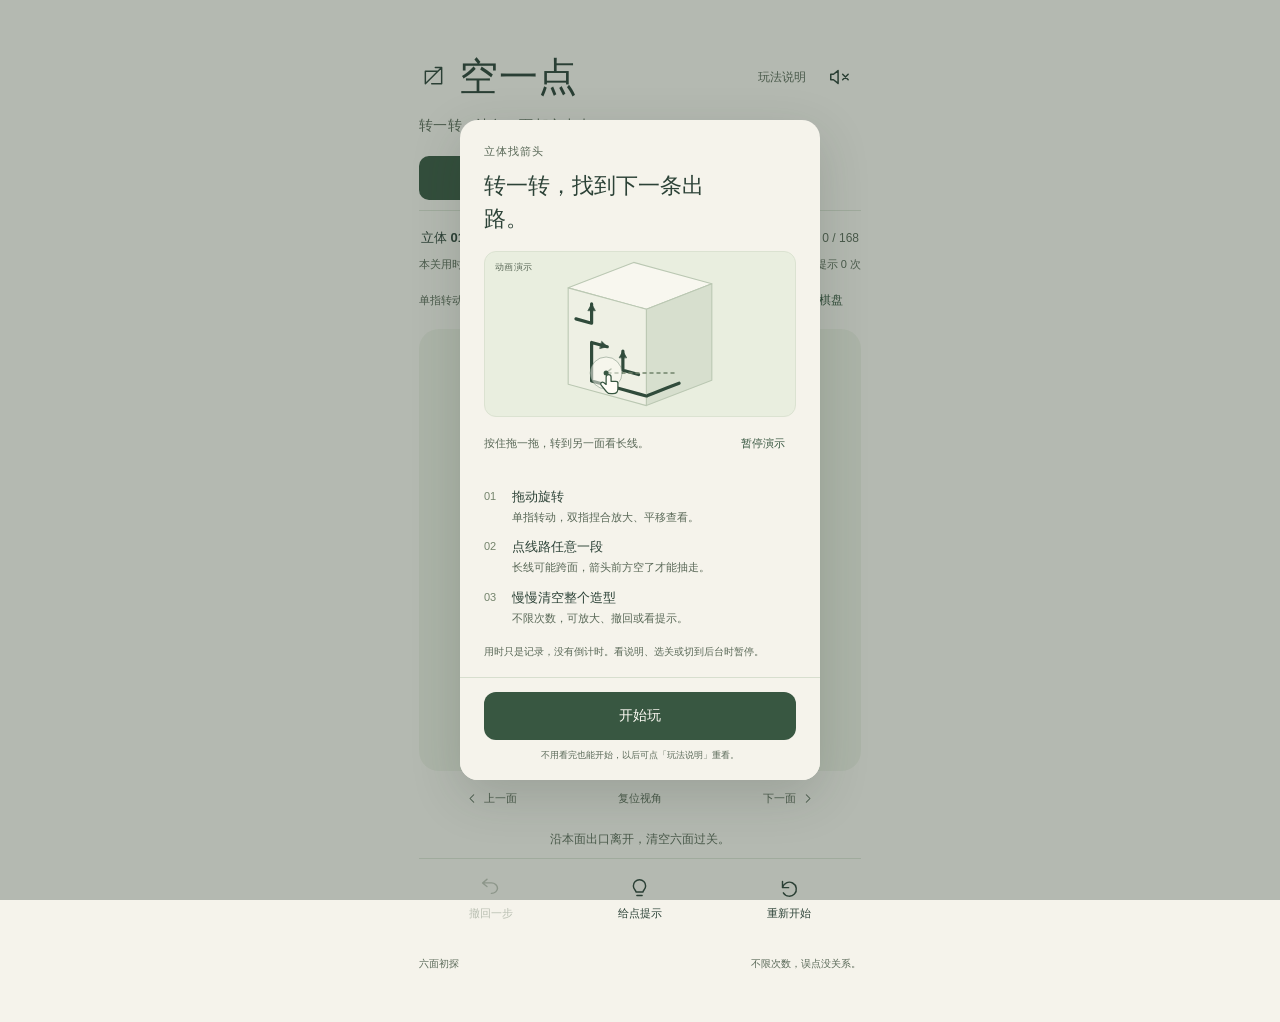
==== columns-preview/index.html @ 10ebce6c "Publish four-level column playtest" ====
<!doctype html>
<html lang="zh-CN">
<head>
  <meta charset="UTF-8">
  <meta name="viewport" content="width=device-width, initial-scale=1, viewport-fit=cover">
  <meta name="theme-color" content="#f5f3eb">
  <meta name="description" content="点一下，让拥挤慢慢散开。一款操作简单、反馈轻快的清空小游戏。">
  <title>空一点 · 清空小游戏</title>
  <link rel="icon" href="icon.svg" type="image/svg+xml">
  <link rel="stylesheet" href="style.css?v=21">
  <link rel="stylesheet" href="guide-demo.css?v=1">
  <link rel="stylesheet" href="cube-view.css?v=19">
  <link rel="stylesheet" href="round-view.css?v=19">
</head>
<body>
  <main class="game-shell">
    <header class="game-header">
      <div class="brand"><svg viewBox="0 0 32 32" aria-hidden="true"><path d="M7 23V9h14M14 23h11V12M7 23l18-18M18 5h7v7"/></svg><span>空一点</span></div>
      <div class="header-actions"><button class="help-button" id="help-open" aria-haspopup="dialog">玩法说明</button><button class="icon-button" id="sound" aria-label="开启声音" aria-pressed="false"><svg viewBox="0 0 24 24" aria-hidden="true"><path d="M11 5 6 9H3v6h3l5 4V5Z"/><path class="sound-off" d="m16 9 6 6m0-6-6 6"/><path class="sound-on" d="M16 8a6 6 0 0 1 0 8m3-11a10 10 0 0 1 0 14"/></svg></button></div>
    </header>
    <p class="intro" id="intro">找一条出路，慢慢清空。</p>
    <section class="play-area" aria-label="清空小游戏">
      <div class="play-modes" role="group" aria-label="选择玩法"><button id="mode-cube" aria-pressed="false">立体找箭头</button><button id="mode-search" aria-pressed="true">密线找箭头</button><button id="mode-classic" aria-pressed="false">原版 100 关</button></div>
      <p id="trial-note" class="trial-note" hidden>4个长方柱新关 · <a href="?mode=cube&v=columns1">返回原100关</a></p>
      <div class="level-meta"><button id="level-open" class="level-button" aria-haspopup="dialog"><span id="level-label">第 01 关</span><svg viewBox="0 0 16 16" aria-hidden="true"><path d="m4 6 4 4 4-4"/></svg></button><span id="count">正在加载…</span></div>
      <div class="time-row"><span id="attempt-time" role="timer" aria-live="off">本关用时 0:00</span><span id="best-time" hidden></span><span id="hint-count">提示 0 次</span></div>
      <div class="board-controls"><span id="board-guide">点箭头任意一段。</span><button id="zoom" class="zoom-button" aria-pressed="false" aria-controls="board-viewport"><svg viewBox="0 0 24 24" aria-hidden="true"><circle cx="10" cy="10" r="6"/><path d="m14.5 14.5 5 5M7 10h6m-3-3v6"/></svg><span id="zoom-label">放大棋盘</span></button></div>
      <div class="board-wrap" id="board-wrap"><div class="board-viewport" id="board-viewport" aria-describedby="board-guide"><div class="board-surface" id="board-surface"><canvas id="board" aria-hidden="true"></canvas><div id="pieces" role="group" aria-label="点箭头任意一段，让它沿方向离开"></div></div></div><div id="cube-stage" hidden aria-label="可旋转的六面箭头立方体"></div><div id="finish" class="finish" hidden><svg viewBox="0 0 60 60" aria-hidden="true"><path d="m17 30 9 9 17-20"/></svg><h1 id="finish-title">空出来了。</h1><p id="finish-copy">留一点空，刚刚好。</p><div class="finish-record"><p id="finish-time"></p><p id="finish-best"></p><p id="finish-hints"></p></div><button id="next" class="primary-button">再来一关<svg viewBox="0 0 24 24" aria-hidden="true"><path d="M5 12h14m-6-6 6 6-6 6"/></svg></button></div></div>
      <div class="cube-controls" id="cube-controls" hidden><button id="cube-prev" aria-label="查看上一面"><svg viewBox="0 0 24 24" aria-hidden="true"><path d="m14 6-6 6 6 6"/></svg>上一面</button><button id="cube-reset">复位视角</button><button id="cube-next" aria-label="查看下一面">下一面<svg viewBox="0 0 24 24" aria-hidden="true"><path d="m10 6 6 6-6 6"/></svg></button></div>
      <div class="feedback-line"><span id="feedback" role="status" aria-live="polite">顺着箭头，把小块移出去。</span></div>
      <div class="tools"><button id="undo" disabled><svg viewBox="0 0 24 24" aria-hidden="true"><path d="m8 4-5 5 5 5M3 9h10a7 7 0 0 1 0 14" transform="translate(0 -2) scale(1 .85)"/></svg><span>撤回一步</span></button><button id="hint" aria-pressed="false"><svg viewBox="0 0 24 24" aria-hidden="true"><path d="M8 16c0-2-3-3-3-7a7 7 0 0 1 14 0c0 4-3 5-3 7M8 16h8M9 20h6"/></svg><span id="hint-label">给点提示</span></button><button id="restart"><svg viewBox="0 0 24 24" aria-hidden="true"><path d="M4 11a8 8 0 1 1 1 6M4 4v7h7"/></svg><span>重新开始</span></button></div>
      <p id="save-status" class="save-status" role="status" hidden></p>
    </section>
    <footer class="game-footer"><span id="level-name">轻轻开始</span><span id="pace-note">不限次数，误点没关系。</span></footer>
  </main>
  <dialog id="guide-dialog" class="guide-dialog" aria-labelledby="guide-title" aria-describedby="guide-note">
    <div class="guide-scroll" id="guide-scroll">
      <p class="guide-mode" id="guide-mode"></p>
      <h2 id="guide-title" tabindex="-1"></h2>
      <div id="guide-demo" aria-label="玩法动画示范"></div>
      <ol id="guide-steps"></ol>
      <p id="guide-note">用时只是记录，没有倒计时。看说明、选关或切到后台时暂停。</p>
    </div>
    <div class="guide-actions">
      <button id="guide-start" class="primary-button">开始玩</button>
      <p class="guide-return">不用看完也能开始，以后可点「玩法说明」重看。</p>
    </div>
  </dialog>
  <dialog id="level-dialog" aria-labelledby="level-dialog-title"><div class="dialog-top"><h2 id="level-dialog-title">选一关，慢慢玩。</h2><button id="level-close" class="icon-button" aria-label="关闭关卡选择"><svg viewBox="0 0 24 24" aria-hidden="true"><path d="m6 6 12 12M18 6 6 18"/></svg></button></div><div id="level-grid"></div><p>每一关都能直接开始，已计时的关卡显示最佳用时。</p><p id="record-note">进度和撤回自动保存在当前浏览器，换设备各自保存。</p></dialog>
  <script type="module" src="app.js?v=22"></script>
</body>
</html>
---- columns-preview/style.css ----
:root{color-scheme:light;--paper:#f5f3eb;--ink:#2c4237;--quiet:#596857;--board:#e8ecdf;--accent:#385741;--line:#d7dece;--font:-apple-system,BlinkMacSystemFont,"PingFang SC","Microsoft Yahei",sans-serif;font-family:var(--font);color:var(--ink);background:var(--paper);font-synthesis:none}
*{box-sizing:border-box}body{margin:0;min-height:100dvh}button{font:inherit;color:inherit;cursor:pointer;-webkit-tap-highlight-color:transparent;touch-action:manipulation}button:focus-visible{outline:3px solid #a76a38;outline-offset:4px}button:disabled{cursor:default;color:#8a9685;opacity:.55}::selection{color:var(--paper);background:var(--accent)}svg{fill:none;stroke:currentColor;stroke-width:1.65;stroke-linecap:round;stroke-linejoin:round}.game-shell{max-width:458px;margin:0 auto;padding:max(28px,env(safe-area-inset-top)) 24px max(24px,env(safe-area-inset-bottom));min-height:100dvh;display:flex;flex-direction:column;justify-content:center}.game-header{display:flex;align-items:center;justify-content:space-between;gap:20px}.brand{display:flex;align-items:center;gap:11px;font-size:34px;font-weight:650;letter-spacing:.015em}.brand svg{width:29px;height:29px;stroke-width:1.6}.icon-button{border:0;background:transparent;width:44px;height:44px;display:grid;place-items:center;border-radius:50%}.icon-button svg{width:22px;height:22px}.icon-button:hover{background:#e7eadf}.icon-button:active{transform:scale(.95)}.sound-on{display:none}#sound[aria-pressed=true] .sound-on{display:block}#sound[aria-pressed=true] .sound-off{display:none}.intro{margin:10px 0 34px;color:var(--quiet);font-size:14px;line-height:1.6;letter-spacing:.025em}.level-meta{display:flex;align-items:center;justify-content:space-between;margin:0 2px 13px;font-size:12px;font-variant-numeric:tabular-nums}.level-button{display:flex;align-items:center;gap:7px;padding:6px 0;border:0;background:none;font-size:13px;font-weight:600;min-height:36px}.level-button svg{width:13px;height:13px}#count{color:var(--quiet)}.board-wrap{position:relative;aspect-ratio:1;background:var(--board);border-radius:18px;overflow:hidden;isolation:isolate}canvas{display:block;width:100%;height:100%;touch-action:none}#pieces{position:absolute;inset:0}.piece-hit{position:absolute;padding:0;border:0;background:transparent;touch-action:none;border-radius:8px}.piece-hit:focus-visible{outline:3px solid var(--accent);outline-offset:1px;background:#ffffff25}.feedback-line{min-height:47px;display:flex;justify-content:center;align-items:center;padding:9px 0;font-size:12px;line-height:1.6;color:var(--quiet);text-align:center}#feedback{transition:opacity .2s}#feedback[data-kind=blocked]{color:#86512e}#feedback[data-kind=success]{color:#365a41}.tools{display:flex;justify-content:space-around;border-top:1px solid var(--line);padding:13px 0 0;gap:6px}.tools button{border:0;background:transparent;min-width:86px;min-height:54px;border-radius:12px;display:flex;flex-direction:column;align-items:center;justify-content:center;gap:7px;font-size:11px}.tools button:hover:enabled{background:#e8ece1}.tools button:active:enabled{transform:translateY(1px)}.tools svg{width:21px;height:21px}.game-footer{display:flex;justify-content:space-between;align-items:center;font-size:10px;line-height:1.6;color:var(--quiet);margin-top:33px;gap:12px}.finish{position:absolute;inset:0;background:var(--board);display:flex;flex-direction:column;align-items:center;justify-content:center;animation:finish-in .45s cubic-bezier(.16,1,.3,1)}[hidden]{display:none!important}.finish>svg{width:64px;height:64px;stroke-width:1.8;color:#527457;margin-bottom:13px}.finish h1{font-size:30px;font-weight:600;letter-spacing:.015em;margin:0 0 10px}.finish p{font-size:13px;color:var(--quiet);margin:0 0 27px}.primary-button{border:0;background:var(--accent);color:#fffdf6;display:flex;align-items:center;justify-content:center;gap:15px;min-height:48px;padding:0 27px;border-radius:12px;font-size:14px}.primary-button:hover{background:#2b4434}.primary-button:active{transform:scale(.98)}.primary-button svg{width:18px;height:18px}dialog{padding:23px;border:0;border-radius:18px;background:var(--paper);color:var(--ink);width:min(360px,calc(100% - 36px));box-shadow:0 16px 50px #2232222b}dialog::backdrop{background:#283b3250}.dialog-top{display:flex;align-items:center;justify-content:space-between;gap:10px;margin-bottom:17px}dialog h2{font-size:19px;font-weight:600;margin:0}.dialog-top .icon-button{width:36px;height:36px}#level-grid{display:grid;grid-template-columns:repeat(4,1fr);gap:9px}#level-grid button{aspect-ratio:1;border:0;border-radius:12px;background:#e4e9dc;position:relative;font-variant-numeric:tabular-nums}#level-grid button.current{background:var(--accent);color:var(--paper)}#level-grid button.complete:after{content:"";width:6px;height:6px;border-radius:50%;background:#648467;position:absolute;bottom:10px;left:calc(50% - 3px)}#level-grid button.current:after{background:#d3dec8}dialog>p{font-size:11px;color:var(--quiet);margin:18px 0 0}.storage-note{color:#86512e}@keyframes finish-in{from{opacity:0;transform:translateY(8px)}to{opacity:1;transform:none}}@media(min-width:760px){.game-shell{padding-top:50px;padding-bottom:50px;max-width:490px}.brand{font-size:39px}.intro{margin-bottom:36px}.board-wrap{border-radius:20px}.game-footer{margin-top:30px}}@media(max-width:360px){.game-shell{padding-left:17px;padding-right:17px}.brand{font-size:30px}.intro{margin-bottom:20px}.game-footer{margin-top:22px}}@media(max-height:700px){.game-shell{padding-top:max(15px,env(safe-area-inset-top));padding-bottom:max(14px,env(safe-area-inset-bottom));justify-content:flex-start}.brand{font-size:29px}.intro{margin:4px 0 16px}.level-meta{margin-bottom:7px}.feedback-line{min-height:39px}.tools{padding-top:7px}.tools button{min-height:49px}.game-footer{margin-top:19px}}@media(prefers-reduced-motion:reduce){*,*:before,*:after{animation:none!important;transition:none!important}}

dialog{max-height:calc(100dvh - 32px);overflow:hidden}
dialog[open]{display:flex;flex-direction:column}
.dialog-top,dialog>p{flex-shrink:0}
.dialog-top .icon-button{width:44px;height:44px;flex-shrink:0}
#level-grid{min-height:0;max-height:58dvh;overflow-y:auto;overscroll-behavior:contain;padding:4px;grid-template-columns:repeat(4,minmax(0,1fr))}
#level-grid button{min-height:48px}
@media(max-width:360px){dialog{width:calc(100% - 24px);padding:18px}}

/* The viewport stays inside the page while the enlarged board pans within it. */
.game-shell,.play-area{min-width:0}
.level-meta{margin-bottom:0}
.board-controls{display:flex;align-items:center;justify-content:space-between;gap:8px;margin:0 0 7px;min-height:44px}
#board-guide{font-size:11px;line-height:1.5;color:var(--quiet)}
.zoom-button{display:flex;align-items:center;justify-content:center;gap:6px;flex-shrink:0;border:0;border-radius:10px;background:transparent;min-height:44px;min-width:108px;padding:0 10px;font-size:12px;color:var(--accent)}
.zoom-button svg{width:17px;height:17px}
.zoom-button:hover{background:#e7eadf}
.zoom-button[aria-pressed=true]{background:#e4e9dc}
.board-viewport{position:absolute;inset:0;overflow:auto;overscroll-behavior:contain;touch-action:none;scrollbar-width:none}
.board-viewport::-webkit-scrollbar{display:none}
.board-viewport.zoomed{touch-action:none;cursor:grab}
.board-viewport.zoomed:active{cursor:grabbing}
.board-surface{position:relative;min-width:100%;min-height:100%;user-select:none;-webkit-user-select:none}
.board-surface canvas{pointer-events:none;touch-action:auto}
#pieces{pointer-events:none}
.piece-hit{pointer-events:auto;touch-action:inherit;border-radius:4px}
.piece-hit:focus-visible{outline-width:2px;outline-offset:-1px;background:#fffdf636}
.finish{z-index:2}
.intro{margin-bottom:20px}
.play-modes{display:flex;align-items:center;gap:8px;margin:0 0 9px;padding-bottom:10px;border-bottom:1px solid var(--line)}
.play-modes button{flex:1;min-width:0;border:0;border-radius:10px;background:transparent;padding:0 4px;min-height:44px;font-size:11px;white-space:nowrap;color:var(--quiet)}
.play-modes button[aria-pressed=true]{background:var(--accent);color:var(--paper)}
.play-modes button:hover[aria-pressed=false]{background:#e7eadf}
body[data-mode=search] .board-wrap{background:#f0f1e8}
.cube-controls{display:flex;align-items:center;justify-content:space-between;gap:5px;margin-top:5px}
.cube-controls button{display:flex;align-items:center;justify-content:center;gap:4px;border:0;background:transparent;min-height:44px;min-width:0;flex:1;border-radius:8px;padding:0 4px;font-size:11px;color:var(--quiet)}
.cube-controls button:hover{background:#e7eadf}
.cube-controls svg{width:15px;height:15px}
body[data-mode=cube] .board-wrap{background:#e8ecdf}
body[data-mode=cube] .feedback-line{min-height:38px}
@media(max-height:700px){.intro{margin-bottom:12px}.play-modes{margin-bottom:4px;padding-bottom:5px}}
@media(max-height:700px){.board-controls{margin-bottom:5px}.level-meta{margin-bottom:0}}

.header-actions{display:flex;align-items:center;gap:3px;flex-shrink:0}
.help-button{border:0;background:transparent;min-height:44px;padding:0 8px;border-radius:10px;font-size:12px;color:var(--quiet)}
.help-button:hover{background:#e7eadf}
.time-row{display:flex;align-items:baseline;justify-content:space-between;flex-wrap:wrap;column-gap:12px;row-gap:3px;min-height:22px;font-size:11px;line-height:1.6;color:var(--quiet);font-variant-numeric:tabular-nums}
#best-time{font-size:10px}
.finish>svg{width:48px;height:48px;margin-bottom:7px}
.finish h1{font-size:27px;margin-bottom:7px}
.finish>p{margin-bottom:12px}
.finish-record{margin:0 0 17px;text-align:center;font-variant-numeric:tabular-nums}
.finish .finish-record p{margin:0;font-size:16px;line-height:1.7;color:var(--ink)}
.finish .finish-record p+p{font-size:11px;color:var(--quiet)}
.trial-note{display:flex;align-items:center;justify-content:space-between;gap:12px;margin:10px 2px 9px;font-size:11px;line-height:1.7;color:var(--quiet)}
.trial-note a{color:var(--accent);text-underline-offset:3px;padding:7px 0}
.save-status{margin:12px 0 0;color:#86512e;font-size:12px;line-height:1.6}
.tools #hint[aria-pressed=true]{background:#e3ead9;color:#34583f}
#hint-count{white-space:nowrap}
#finish-hints{padding-top:4px}
#level-grid button{aspect-ratio:auto;min-height:66px;display:flex;flex-direction:column;align-items:center;justify-content:center;gap:5px;padding:8px 2px}
#level-grid button small{font-size:9px;line-height:1.4;min-height:13px;white-space:nowrap}
#level-grid button.complete:after{display:none}
#level-grid button.complete>span:after{content:' ·';color:#648467}
#level-grid button.current>span:after{color:#d3dec8}
.guide-dialog{padding:27px 25px 21px;overflow-y:auto;overscroll-behavior:contain}
.guide-dialog .guide-mode{font-size:11px;letter-spacing:.1em;margin:0 0 10px;color:var(--quiet)}
.guide-dialog h2{font-size:22px;line-height:1.5;max-width:260px}
#guide-steps{list-style:none;counter-reset:steps;margin:24px 0 19px;padding:0}
#guide-steps li{position:relative;counter-increment:steps;padding-left:32px;margin:0 0 17px}
#guide-steps li:last-child{margin-bottom:0}
#guide-steps li:before{content:counter(steps,decimal-leading-zero);position:absolute;left:0;top:2px;font-size:11px;color:#74846c;font-variant-numeric:tabular-nums}
#guide-steps strong{display:block;font-size:14px;font-weight:600;margin-bottom:4px}
#guide-steps span{display:block;font-size:12px;line-height:1.75;color:var(--quiet)}
.guide-dialog #guide-note{font-size:11px;line-height:1.75;margin:0 0 19px;color:var(--quiet)}
.guide-dialog .primary-button{width:100%;flex-shrink:0}
.guide-dialog .guide-return{font-size:10px;line-height:1.5;text-align:center;margin:12px 0 0;color:var(--quiet)}
#record-note{margin-top:7px;line-height:1.6}
@media(max-width:360px){.game-header{gap:6px}.help-button{padding:0 6px;font-size:11px}.guide-dialog{padding:22px 20px}.guide-dialog h2{font-size:20px}#guide-steps{margin-top:18px}#level-grid button small{font-size:8px}}
@media(max-height:500px){.guide-dialog{padding:20px}#guide-steps{margin:15px 0}#guide-steps li{margin-bottom:11px}.guide-dialog .guide-return{margin-top:9px}}

.guide-dialog{padding:0;overflow:hidden}
.guide-scroll{min-height:0;overflow-y:auto;overscroll-behavior:contain;padding:24px 24px 0;scrollbar-width:thin;scrollbar-color:#b2bea7 transparent}
#guide-title:focus{outline:none}
#guide-demo{margin:16px 0 0}
#guide-steps{margin:19px 0 16px}
#guide-steps li{margin-bottom:12px;padding-left:28px}
#guide-steps strong{font-size:13px;margin-bottom:2px}
#guide-steps span{font-size:11px;line-height:1.65}
.guide-dialog #guide-note{margin-bottom:17px;font-size:10px}
.guide-actions{flex-shrink:0;padding:14px 24px 17px;border-top:1px solid var(--line);background:var(--paper)}
.guide-dialog .guide-return{font-size:9px;margin-top:9px}
@media(max-width:360px){.guide-scroll{padding:20px 19px 0}.guide-actions{padding:12px 19px 15px}.guide-dialog h2{font-size:19px}#guide-demo{margin-top:12px}}
@media(max-height:500px){.guide-scroll{padding-top:17px}.guide-actions{padding-top:10px;padding-bottom:12px}.guide-dialog .guide-return{display:none}}
---- columns-preview/guide-demo.css ----
.guide-demo{width:100%;min-width:0;margin:16px 0 10px}
.guide-demo-stage{position:relative;overflow:hidden;border:1px solid #dbe2d1;border-radius:12px;background:#e9eedf}
.guide-demo-stage>svg{display:block;width:100%;height:164px;stroke:none}
.guide-demo-badge{position:absolute;top:9px;left:10px;z-index:1;font-size:9px;line-height:1.4;letter-spacing:.05em;color:#596857;pointer-events:none}
.guide-demo-footer{display:flex;align-items:center;justify-content:space-between;gap:8px;min-height:48px;padding:4px 0}
.guide-demo-caption{flex:1;min-width:0;margin:0;font-size:11px;line-height:1.65;color:var(--quiet,#596857)}
.guide-demo-control{flex-shrink:0;align-self:center;min-height:44px;min-width:66px;padding:0 8px;border:0;border-radius:9px;background:transparent;color:var(--accent,#385741);font-size:11px;line-height:1.5}
.guide-demo-control:hover{background:#e4e9da}
.guide-demo-control:focus-visible{outline:2px solid #a76a38;outline-offset:1px}
@media(max-width:360px){.guide-demo{margin-top:13px}.guide-demo-stage>svg{height:156px}.guide-demo-footer{gap:4px}.guide-demo-control{padding:0 5px}.guide-demo-caption{font-size:10px}}
---- columns-preview/cube-view.css ----
.cube-stage{position:absolute;inset:0;touch-action:none;cursor:grab;user-select:none;-webkit-user-select:none;outline:none;-webkit-tap-highlight-color:transparent}
.cube-stage:focus-visible{outline:2px solid #738267;outline-offset:-8px;border-radius:18px}
.cube-body{position:absolute;left:50%;top:50%;width:var(--cube-edge,170px);height:var(--cube-edge,170px);margin-left:calc(var(--cube-edge,170px)/-2);margin-top:calc(var(--cube-edge,170px)/-2);transform-style:preserve-3d;pointer-events:none;will-change:transform}
.cube-face{position:absolute;inset:0;backface-visibility:hidden;-webkit-backface-visibility:hidden;border:1px solid #c4cdbb;background:#eef0e4;box-shadow:inset 0 0 0 .5px #f5f3eb88}
.cube-face-front{transform:translateZ(calc(var(--cube-edge,170px)/2));background:#eef0e4}
.cube-face-right{transform:rotateY(90deg) translateZ(calc(var(--cube-edge,170px)/2));background:#d8dfce}
.cube-face-back{transform:rotateY(180deg) translateZ(calc(var(--cube-edge,170px)/2));background:#e6eadb}
.cube-face-left{transform:rotateY(-90deg) translateZ(calc(var(--cube-edge,170px)/2));background:#e1e7d7}
.cube-face-top{transform:rotateX(90deg) translateZ(calc(var(--cube-edge,170px)/2));background:#f5f3eb}
.cube-face-bottom{transform:rotateX(-90deg) translateZ(calc(var(--cube-edge,170px)/2));background:#dce2d0}
.cube-face>svg{position:absolute;inset:3%;display:block;width:94%;height:94%;overflow:visible;fill:none;stroke:none;touch-action:inherit;backface-visibility:hidden;-webkit-backface-visibility:hidden}
.cube-piece{fill:none;stroke:none;pointer-events:none;outline:none}
.cube-arrow-line{fill:none;stroke:#2c4237;stroke-width:.14;stroke-linecap:round;stroke-linejoin:round;pointer-events:none}
.cube-arrow-head{fill:#2c4237;stroke:none;pointer-events:none}
.cube-arrow-halo{fill:none;stroke:#acba94;stroke-width:.44;stroke-linecap:round;stroke-linejoin:round;opacity:0;pointer-events:none}
.cube-piece.is-hinted .cube-arrow-halo,.cube-piece:focus-visible .cube-arrow-halo{opacity:.9}
.cube-piece.is-hinted .cube-arrow-head,.cube-piece:focus-visible .cube-arrow-head{stroke:#acba94;stroke-width:.12;paint-order:stroke fill}
.cube-hit-line{fill:none;stroke:transparent;stroke-width:.68;stroke-linecap:round;stroke-linejoin:round;pointer-events:stroke;cursor:pointer}
.cube-face[aria-hidden=true] .cube-hit-line{pointer-events:none}
.cube-piece.is-blocked .cube-arrow-line{stroke:#916448}
.cube-piece.is-blocked .cube-arrow-head{fill:#916448}
.cube-departures,.cube-departure{pointer-events:none}
.cube-ground-shadow{position:absolute;left:50%;top:80%;width:47%;height:7%;border-radius:50%;background:#45593c0c;transform:translateX(-50%);filter:blur(9px);pointer-events:none}
.cube-stage.is-closeup .cube-ground-shadow{opacity:0}
.cube-stage.is-dragging,.cube-stage.is-dragging *{cursor:grabbing!important}
@media(prefers-reduced-motion:reduce){.cube-body{will-change:auto}}

/* One opaque outline per plane removes assembly seams. Transparent patch SVGs
   retain the exact topology coordinates for arrow joins and hit targets. */
.cube-skin{position:absolute;left:50%;top:50%;pointer-events:none;backface-visibility:hidden;-webkit-backface-visibility:hidden}
.cube-skin>svg{display:block;width:100%;height:100%;overflow:visible}
.cube-skin path{fill:currentColor;stroke:#c4cdbb;stroke-width:.7;stroke-linejoin:round}
.cube-skin-front{color:#eef0e4}.cube-skin-right{color:#d8dfce}.cube-skin-back{color:#e6eadb}.cube-skin-left{color:#e1e7d7}.cube-skin-top{color:#f5f3eb}.cube-skin-bottom{color:#dce2d0}
.cube-stage[data-surface=true] .cube-face{border:0;box-shadow:none;background:transparent}
.cube-stage[data-surface=true] .cube-face>svg{inset:0;width:100%;height:100%}
.cube-piece[data-visible=false] .cube-hit-line{pointer-events:none}

/* The inner projection retains CSS3D depth; the outer wrapper scales the
   already projected scene without changing its camera or occlusion rays. */
.cube-viewport,.cube-projection{position:absolute;inset:0;pointer-events:none}
.cube-viewport{transform-origin:50% 50%;will-change:transform}
.cube-projection{perspective:var(--cube-perspective,1024px);perspective-origin:50% 50%}
.cube-hint-marker{position:absolute;left:50%;top:50%;width:32px;height:32px;margin:-16px;border:3px solid #e9a73b;border-radius:50%;box-shadow:0 0 0 2px #fff9,0 2px 8px #3b342544;pointer-events:none;z-index:2}
.cube-hint-marker::after{content:"";position:absolute;right:-9px;top:-9px;width:10px;height:10px;border-top:3px solid #946224;border-right:3px solid #946224;transform:rotate(180deg)}
.cube-hint-marker[hidden]{display:none}
.cube-piece.is-hinted .cube-arrow-line{stroke:#74531e}
.cube-piece.is-hinted .cube-arrow-head{fill:#74531e}
.cube-piece.is-hinted .cube-arrow-halo{stroke:#e9b659;opacity:.95;stroke-width:.52}
---- columns-preview/round-view.css ----
.shape-stage,.shape-layer{position:absolute;inset:0}
.round-stage{position:absolute;inset:0;perspective:none;touch-action:none;cursor:grab;outline:none}
.round-stage:focus-visible{outline:2px solid #738267;outline-offset:-8px;border-radius:18px}
.round-canvas{position:absolute;inset:0;display:block;width:100%;height:100%;touch-action:none}
.round-shadow{position:absolute;left:22%;right:22%;bottom:5%;height:9%;border-radius:50%;background:radial-gradient(ellipse,#5e70522c,transparent 70%);pointer-events:none}
.round-stage.is-closeup .round-shadow{opacity:0}
.round-stage.is-dragging,.round-stage.is-dragging *{cursor:grabbing!important}
.round-piece-target,.round-a11y-status{position:absolute;width:1px;height:1px;padding:0;margin:-1px;overflow:hidden;clip-path:inset(50%);white-space:nowrap;border:0}
.round-notice{position:absolute;inset:35% 10% auto;margin:0;text-align:center;color:#59634f;font:14px/1.7 inherit}

.round-viewport{position:absolute;inset:0;transform-origin:50% 50%;will-change:transform;pointer-events:none}
.round-canvas{pointer-events:auto}
.round-hint-marker{position:absolute;left:50%;top:50%;width:32px;height:32px;margin:-16px;border:3px solid #e9a73b;border-radius:50%;box-shadow:0 0 0 2px #fff9,0 2px 8px #3b342544;pointer-events:none;z-index:2}
.round-hint-marker::after{content:"";position:absolute;right:-9px;top:-9px;width:10px;height:10px;border-top:3px solid #946224;border-right:3px solid #946224;transform:rotate(180deg)}
.round-hint-marker[hidden]{display:none}
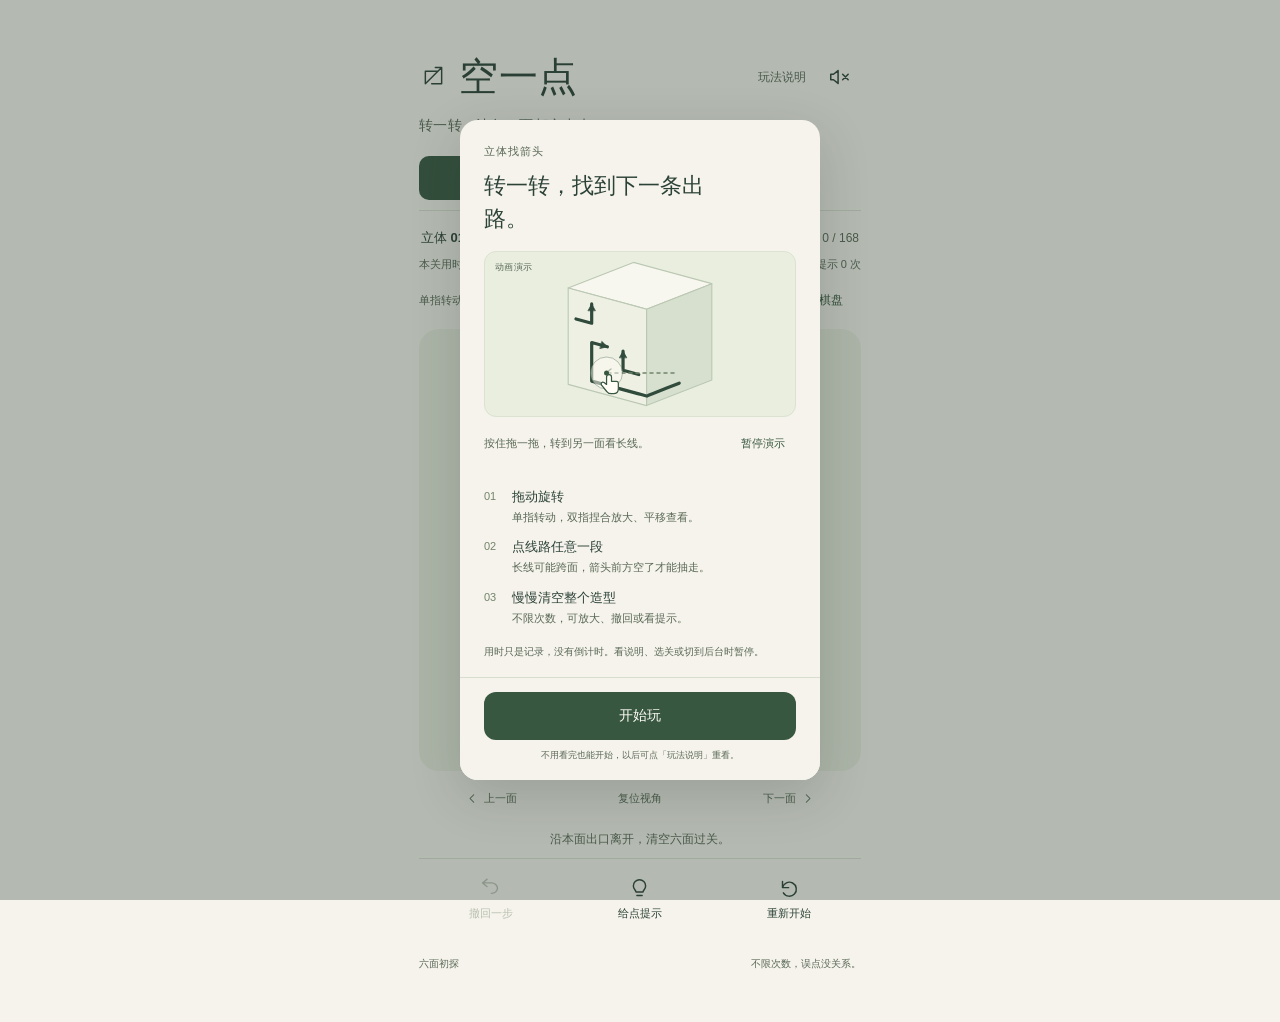
==== commit ad478733: "Update shared preview to 100 column levels" ====
--- a/columns-preview/index.html
+++ b/columns-preview/index.html
@@ -47,6 +47,6 @@
     </div>
   </dialog>
   <dialog id="level-dialog" aria-labelledby="level-dialog-title"><div class="dialog-top"><h2 id="level-dialog-title">选一关，慢慢玩。</h2><button id="level-close" class="icon-button" aria-label="关闭关卡选择"><svg viewBox="0 0 24 24" aria-hidden="true"><path d="m6 6 12 12M18 6 6 18"/></svg></button></div><div id="level-grid"></div><p>每一关都能直接开始，已计时的关卡显示最佳用时。</p><p id="record-note">进度和撤回自动保存在当前浏览器，换设备各自保存。</p></dialog>
-  <script type="module" src="app.js?v=22"></script>
+  <script type="module" src="app.js?v=23"></script>
 </body>
 </html>
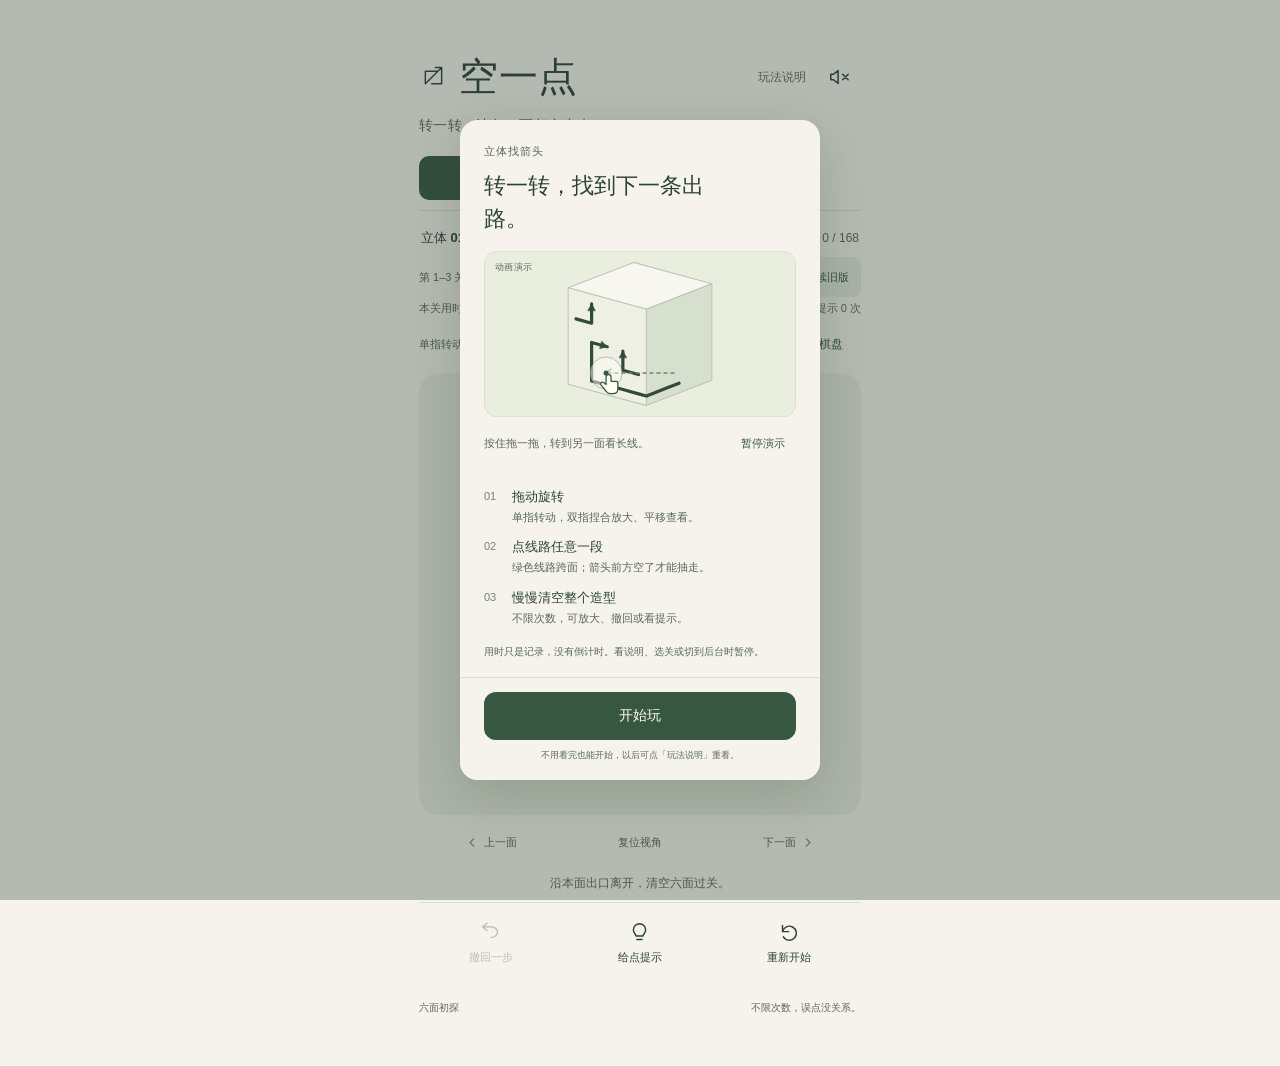
==== commit 003c6b6d: "Update shared preview with cube face improvements" ====
--- a/columns-preview/index.html
+++ b/columns-preview/index.html
@@ -7,9 +7,9 @@
   <meta name="description" content="点一下，让拥挤慢慢散开。一款操作简单、反馈轻快的清空小游戏。">
   <title>空一点 · 清空小游戏</title>
   <link rel="icon" href="icon.svg" type="image/svg+xml">
-  <link rel="stylesheet" href="style.css?v=21">
+  <link rel="stylesheet" href="style.css?v=23">
   <link rel="stylesheet" href="guide-demo.css?v=1">
-  <link rel="stylesheet" href="cube-view.css?v=19">
+  <link rel="stylesheet" href="cube-view.css?v=21">
   <link rel="stylesheet" href="round-view.css?v=19">
 </head>
 <body>
@@ -23,6 +23,7 @@
       <div class="play-modes" role="group" aria-label="选择玩法"><button id="mode-cube" aria-pressed="false">立体找箭头</button><button id="mode-search" aria-pressed="true">密线找箭头</button><button id="mode-classic" aria-pressed="false">原版 100 关</button></div>
       <p id="trial-note" class="trial-note" hidden>4个长方柱新关 · <a href="?mode=cube&v=columns1">返回原100关</a></p>
       <div class="level-meta"><button id="level-open" class="level-button" aria-haspopup="dialog"><span id="level-label">第 01 关</span><svg viewBox="0 0 16 16" aria-hidden="true"><path d="m4 6 4 4 4-4"/></svg></button><span id="count">正在加载…</span></div>
+      <div id="face-variant" class="face-variant" hidden><span id="face-variant-label">第 1–3 关：新版线路</span><button id="face-variant-toggle" type="button">继续旧版</button></div>
       <div class="time-row"><span id="attempt-time" role="timer" aria-live="off">本关用时 0:00</span><span id="best-time" hidden></span><span id="hint-count">提示 0 次</span></div>
       <div class="board-controls"><span id="board-guide">点箭头任意一段。</span><button id="zoom" class="zoom-button" aria-pressed="false" aria-controls="board-viewport"><svg viewBox="0 0 24 24" aria-hidden="true"><circle cx="10" cy="10" r="6"/><path d="m14.5 14.5 5 5M7 10h6m-3-3v6"/></svg><span id="zoom-label">放大棋盘</span></button></div>
       <div class="board-wrap" id="board-wrap"><div class="board-viewport" id="board-viewport" aria-describedby="board-guide"><div class="board-surface" id="board-surface"><canvas id="board" aria-hidden="true"></canvas><div id="pieces" role="group" aria-label="点箭头任意一段，让它沿方向离开"></div></div></div><div id="cube-stage" hidden aria-label="可旋转的六面箭头立方体"></div><div id="finish" class="finish" hidden><svg viewBox="0 0 60 60" aria-hidden="true"><path d="m17 30 9 9 17-20"/></svg><h1 id="finish-title">空出来了。</h1><p id="finish-copy">留一点空，刚刚好。</p><div class="finish-record"><p id="finish-time"></p><p id="finish-best"></p><p id="finish-hints"></p></div><button id="next" class="primary-button">再来一关<svg viewBox="0 0 24 24" aria-hidden="true"><path d="M5 12h14m-6-6 6 6-6 6"/></svg></button></div></div>
@@ -47,6 +48,5 @@
     </div>
   </dialog>
   <dialog id="level-dialog" aria-labelledby="level-dialog-title"><div class="dialog-top"><h2 id="level-dialog-title">选一关，慢慢玩。</h2><button id="level-close" class="icon-button" aria-label="关闭关卡选择"><svg viewBox="0 0 24 24" aria-hidden="true"><path d="m6 6 12 12M18 6 6 18"/></svg></button></div><div id="level-grid"></div><p>每一关都能直接开始，已计时的关卡显示最佳用时。</p><p id="record-note">进度和撤回自动保存在当前浏览器，换设备各自保存。</p></dialog>
-  <script type="module" src="app.js?v=23"></script>
-</body>
+  <script type="module" src="app.js?v=25"></script>
 </html>
--- a/columns-preview/style.css
+++ b/columns-preview/style.css
@@ -56,6 +56,9 @@
 .finish .finish-record p+p{font-size:11px;color:var(--quiet)}
 .trial-note{display:flex;align-items:center;justify-content:space-between;gap:12px;margin:10px 2px 9px;font-size:11px;line-height:1.7;color:var(--quiet)}
 .trial-note a{color:var(--accent);text-underline-offset:3px;padding:7px 0}
+.face-variant{display:flex;align-items:center;justify-content:space-between;gap:8px;margin:1px 0 3px;font-size:11px;line-height:1.5;color:var(--quiet)}
+.face-variant button{border:0;border-radius:8px;background:#e3e9dc;color:var(--accent);font-size:11px;min-height:40px;padding:0 12px;white-space:nowrap}
+.face-variant button:hover{background:#d8e3d3}
 .save-status{margin:12px 0 0;color:#86512e;font-size:12px;line-height:1.6}
 .tools #hint[aria-pressed=true]{background:#e3ead9;color:#34583f}
 #hint-count{white-space:nowrap}
--- a/columns-preview/cube-view.css
+++ b/columns-preview/cube-view.css
@@ -17,6 +17,13 @@
 .cube-piece.is-hinted .cube-arrow-head,.cube-piece:focus-visible .cube-arrow-head{stroke:#acba94;stroke-width:.12;paint-order:stroke fill}
 .cube-hit-line{fill:none;stroke:transparent;stroke-width:.68;stroke-linecap:round;stroke-linejoin:round;pointer-events:stroke;cursor:pointer}
 .cube-face[aria-hidden=true] .cube-hit-line{pointer-events:none}
+.cube-piece.cube-cross-mid .cube-arrow-line{stroke:#3f8f63}
+.cube-piece.cube-cross-mid .cube-arrow-head{fill:#3f8f63}
+.cube-piece.cube-cross-deep .cube-arrow-line{stroke:#0d8a52;stroke-width:.175}
+.cube-piece.cube-cross-deep .cube-arrow-head{fill:#0d8a52}
+.cube-piece.is-pulse .cube-arrow-halo{stroke:#0d8a52;opacity:.55}
+.cube-piece.cube-cross-mid .cube-arrow-halo{stroke:#8fc7a8}
+.cube-piece.cube-cross-deep .cube-arrow-halo{stroke:#7bbd97}
 .cube-piece.is-blocked .cube-arrow-line{stroke:#916448}
 .cube-piece.is-blocked .cube-arrow-head{fill:#916448}
 .cube-departures,.cube-departure{pointer-events:none}
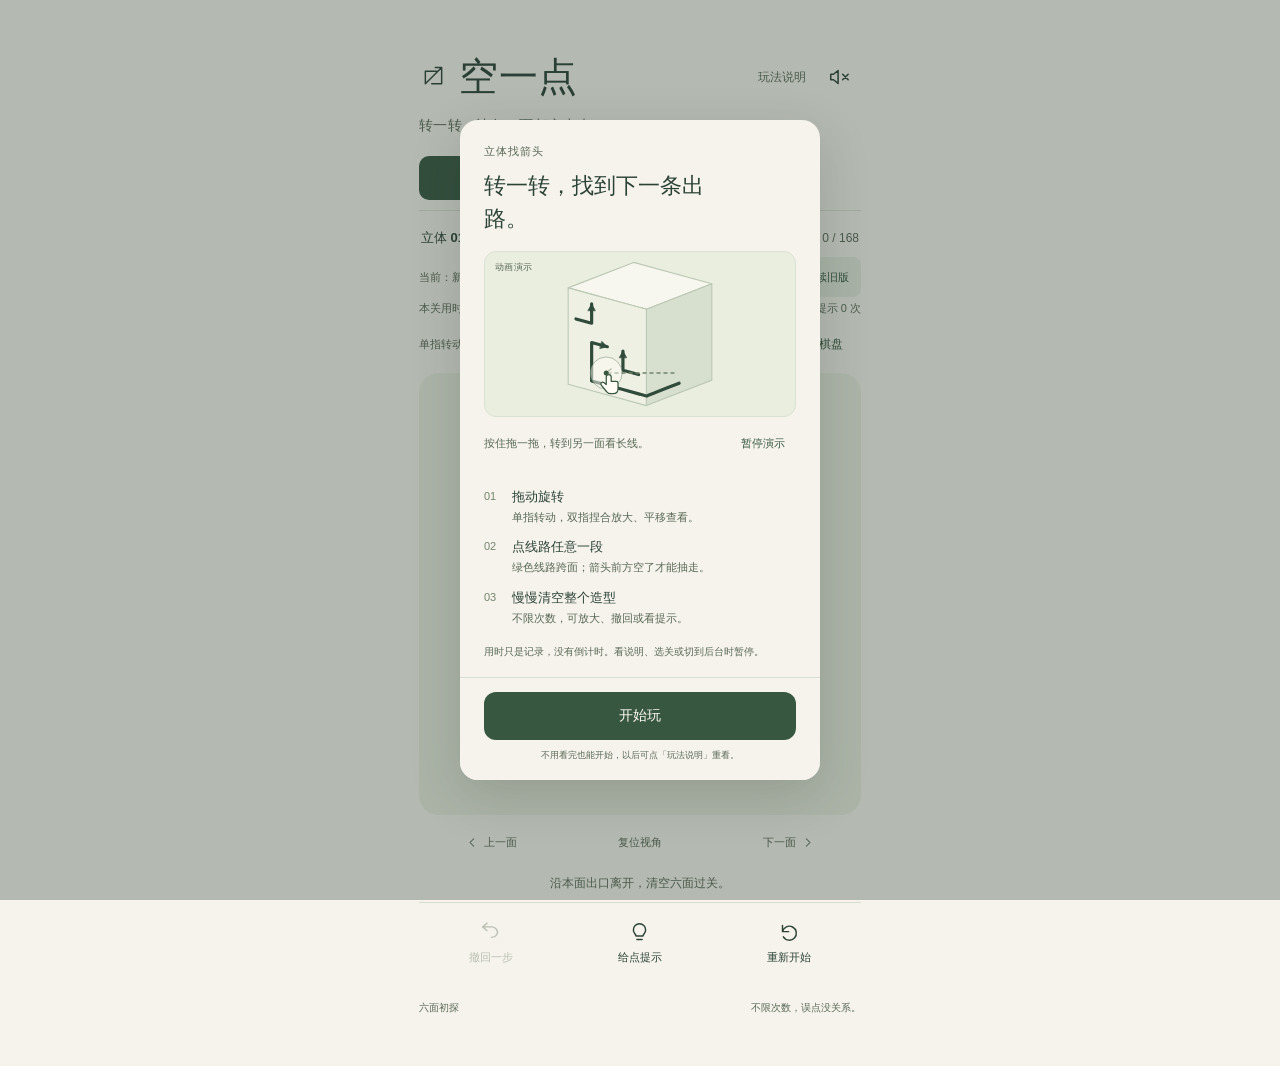
==== commit b64783d0: "Update shared preview through level 100" ====
--- a/columns-preview/index.html
+++ b/columns-preview/index.html
@@ -48,5 +48,5 @@
     </div>
   </dialog>
   <dialog id="level-dialog" aria-labelledby="level-dialog-title"><div class="dialog-top"><h2 id="level-dialog-title">选一关，慢慢玩。</h2><button id="level-close" class="icon-button" aria-label="关闭关卡选择"><svg viewBox="0 0 24 24" aria-hidden="true"><path d="m6 6 12 12M18 6 6 18"/></svg></button></div><div id="level-grid"></div><p>每一关都能直接开始，已计时的关卡显示最佳用时。</p><p id="record-note">进度和撤回自动保存在当前浏览器，换设备各自保存。</p></dialog>
-  <script type="module" src="app.js?v=25"></script>
+  <script type="module" src="app.js?v=28"></script>
 </html>
